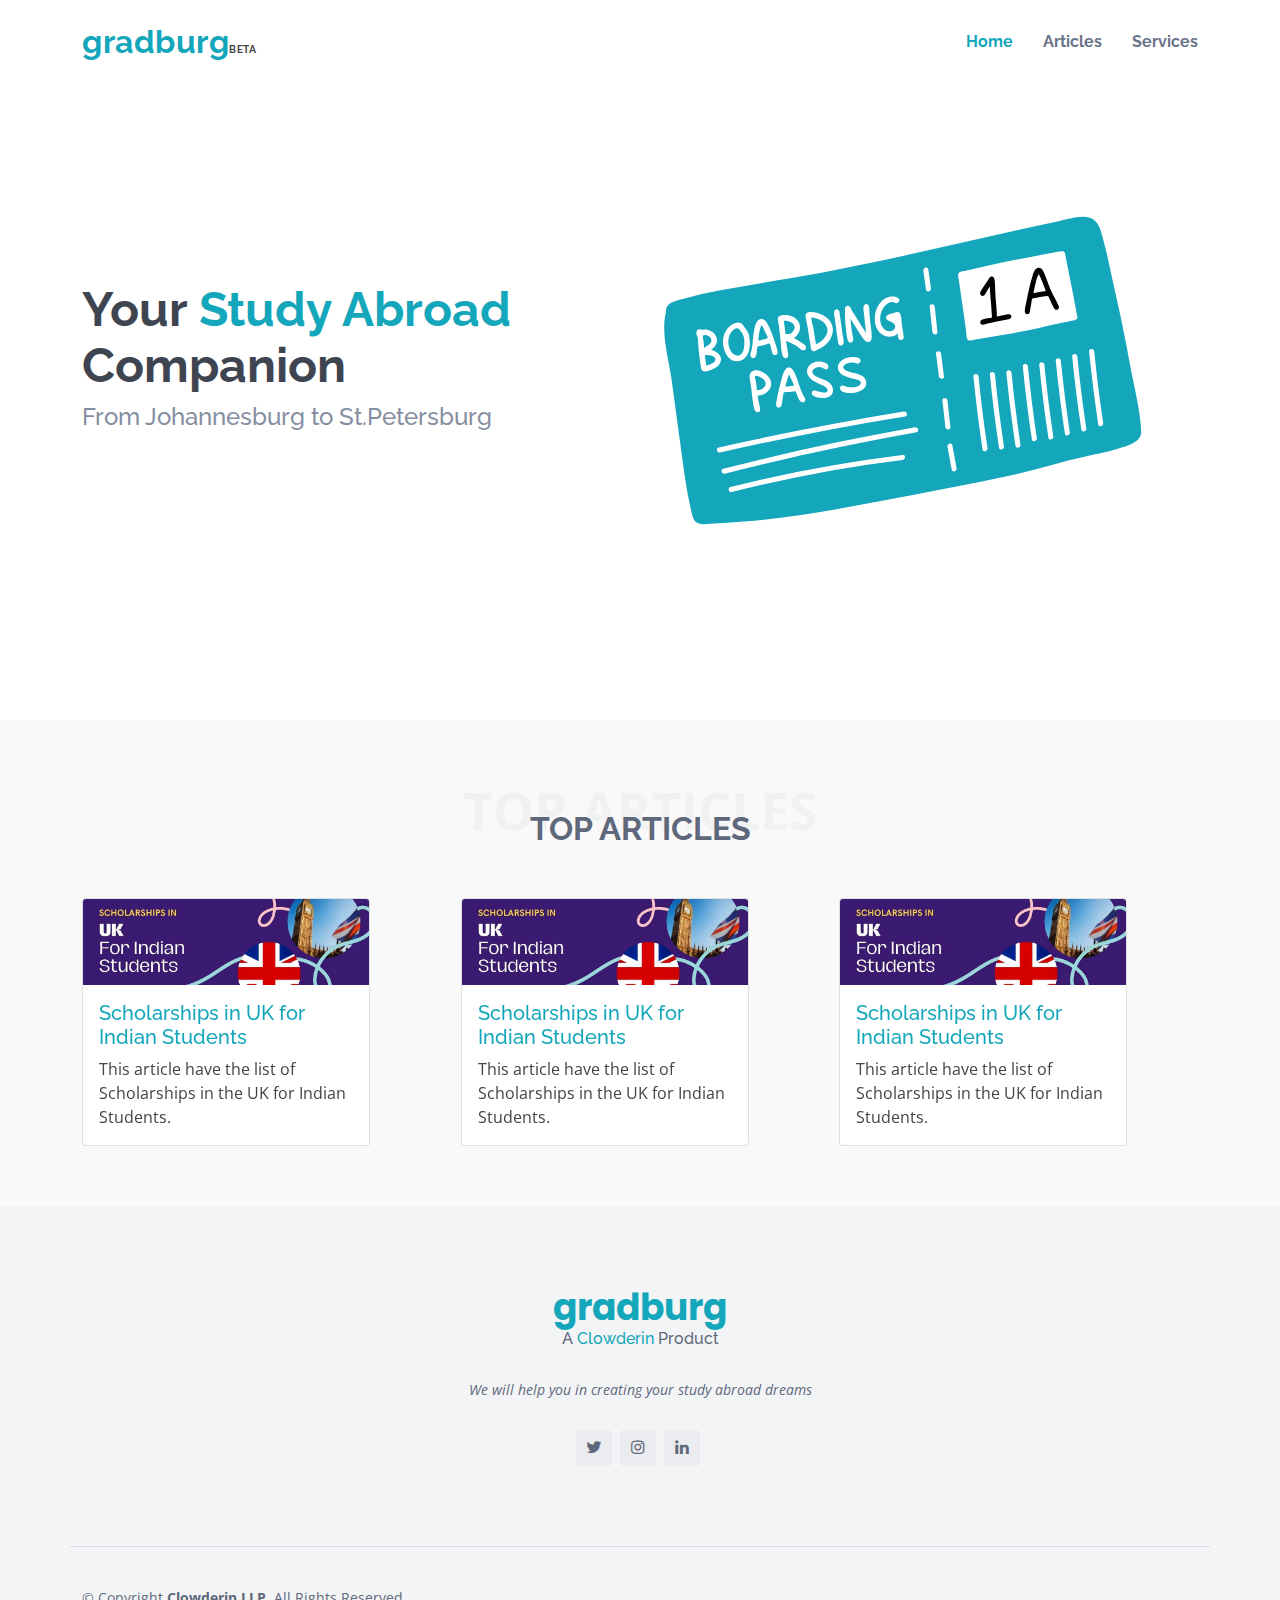
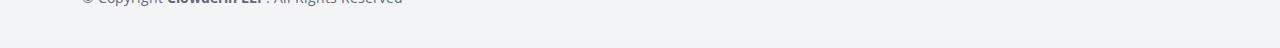
==== index.html @ 996bff2a "Initial Commit" ====
<!DOCTYPE html>
<html lang="en">

<head>
  <meta charset="utf-8">
  <meta content="width=device-width, initial-scale=1.0" name="viewport">

  <title>Gradburg - Your Study Abroad Companion</title>
  <meta content="We will help you in creating your study abroad dreams" name="description">
  <meta content="" name="keywords">

  <!-- Favicons -->
  <link href="assets/img/favicon.svg" rel="icon">
  <link href="assets/img/apple-touch-icon.svg" rel="apple-touch-icon">

  <!-- Google Fonts -->
  <link href="https://fonts.googleapis.com/css?family=Open+Sans:300,300i,400,400i,600,600i,700,700i|Raleway:300,300i,400,400i,500,500i,600,600i,700,700i|Poppins:300,300i,400,400i,500,500i,600,600i,700,700i" rel="stylesheet">

  <!-- Vendor CSS Files -->
  <link href="assets/vendor/bootstrap/css/bootstrap.min.css" rel="stylesheet">
  <link href="assets/vendor/bootstrap-icons/bootstrap-icons.css" rel="stylesheet">
  <link href="assets/vendor/boxicons/css/boxicons.min.css" rel="stylesheet">
  <link href="assets/vendor/glightbox/css/glightbox.min.css" rel="stylesheet">
  <link href="assets/vendor/swiper/swiper-bundle.min.css" rel="stylesheet">

  <!-- Template Main CSS File -->
  <link href="assets/css/style.css" rel="stylesheet">

  <!-- =======================================================
  * Template Name: eNno - v4.7.0
  * Template URL: https://bootstrapmade.com/enno-free-simple-bootstrap-template/
  * Author: BootstrapMade.com
  * License: https://bootstrapmade.com/license/
  ======================================================== -->
</head>

<body>

  <!-- ======= Header ======= -->
  <header id="header" class="fixed-top">
    <div class="container d-flex align-items-center justify-content-between">

      <h1 class="logo"><a href="index.html">gradburg</a><span style="font-size: 10px;">BETA</span></h1>
      <!-- Uncomment below if you prefer to use an image logo -->
      <!-- <a href="index.html" class="logo"><img src="assets/img/logo.png" alt="" class="img-fluid"></a>-->

      <nav id="navbar" class="navbar">
        <ul>
          <li><a class="nav-link scrollto active" href="#hero">Home</a></li>
          <li><a class="nav-link scrollto" href="articles.html">Articles</a></li>
          <li><a class="nav-link scrollto" href="services.html">Services</a></li>
        </ul>
        <i class="bi bi-list mobile-nav-toggle"></i>
      </nav><!-- .navbar -->

    </div>
  </header><!-- End Header -->

  <!-- ======= Hero Section ======= -->
  <section id="hero" class="d-flex align-items-center">

    <div class="container">
      <div class="row">
        <div class="col-lg-6 pt-5 pt-lg-0 order-2 order-lg-1 d-flex flex-column justify-content-center">
          <h1>Your <span style="color: #14a6ba;">Study Abroad</span> Companion</h1>
          <h2>From Johannesburg to St.Petersburg</h2>
          
      
        </div>
        <div class="col-lg-6 order-1 order-lg-2 hero-img">
          <img src="assets/img/hero-svg.svg" class="img-fluid animated" alt="">
        </div>
      </div>
    </div>

  </section><!-- End Hero -->

  <main id="main">
    <!-- ======= Top Articles Section ======= -->
    <section id="Top Articles" class="testimonials section-bg">
      <div class="container">

        <div class="section-title">
          <span>Top Articles</span>
          <h2>Top Articles</h2>
        </div>

        <div class="testimonials-slider swiper" data-aos="fade-up" data-aos-delay="100">
          <div class="swiper-wrapper">

            <div class="swiper-slide">
              <div class="col-md-4">
                <div class="card" style="width: 18rem;">
                  <img class="card-img-top" src="assets/img/articles/Scholorships-in-uk-for-indians.jpg" alt="Card image cap">
                  <div class="card-body">
                    <h5 class="card-title"><a href="articles/scholorships-in-uk-for-indians.html">Scholarships in UK for Indian Students</a></h5>
                    <p class="card-text">This article have the list of Scholarships in the UK for Indian Students.</p>
                  </div>
                </div>
              </div>
            </div><!-- End testimonial item -->

            
    </section><!-- End Articles Section -->

  </main><!-- End #main -->

  <!-- ======= Footer ======= -->
  <footer id="footer">

    <div class="footer-top">

      <div class="container">

        <div class="row  justify-content-center">
          <div class="col-lg-6">
            <h3 style="color: #14a6ba;">gradburg</h3>
            <h6>A <a href="https://clowderin.com">Clowderin</a> Product</h6>
            <p>We will help you in creating your study abroad dreams</p>
          </div>
        </div>

        <div class="social-links">
          <a href="https://twitter.com/sangeethsajan" class="twitter"><i class="bx bxl-twitter"></i></a>
          <a href="https://instagram.com/sangeeth_sajan" class="instagram"><i class="bx bxl-instagram"></i></a>
          <a href="https://linkedin.com/in/sangeethsajan" class="linkedin"><i class="bx bxl-linkedin"></i></a>
        </div>

      </div>
    </div>

    <div class="container footer-bottom clearfix">
      <div class="copyright">
        &copy; Copyright <strong><span>Clowderin LLP</span></strong>. All Rights Reserved
      </div>
      
    </div>
  </footer><!-- End Footer -->

  <a href="#" class="back-to-top d-flex align-items-center justify-content-center"><i class="bi bi-arrow-up-short"></i></a>

  <!-- Vendor JS Files -->
  <script src="assets/vendor/purecounter/purecounter.js"></script>
  <script src="assets/vendor/bootstrap/js/bootstrap.bundle.min.js"></script>
  <script src="assets/vendor/glightbox/js/glightbox.min.js"></script>
  <script src="assets/vendor/isotope-layout/isotope.pkgd.min.js"></script>
  <script src="assets/vendor/swiper/swiper-bundle.min.js"></script>
  <script src="assets/vendor/php-email-form/validate.js"></script>

  <!-- Template Main JS File -->
  <script src="assets/js/main.js"></script>

</body>

</html>
---- assets/css/style.css ----
/**
* Template Name: eNno - v4.7.0
* Template URL: https://bootstrapmade.com/enno-free-simple-bootstrap-template/
* Author: BootstrapMade.com
* License: https://bootstrapmade.com/license/
*/

/*--------------------------------------------------------------
# General
--------------------------------------------------------------*/
body {
  font-family: "Open Sans", sans-serif;
  color: #444444;
}

a {
  color: #14a6ba;
  text-decoration: none;
}

a:hover {
  color: #206bfb;
  text-decoration: none;
}

h1, h2, h3, h4, h5, h6 {
  font-family: "Raleway", sans-serif;
}

/*--------------------------------------------------------------
# Back to top button
--------------------------------------------------------------*/
.back-to-top {
  position: fixed;
  visibility: hidden;
  opacity: 0;
  right: 15px;
  bottom: 15px;
  z-index: 996;
  background: #14a6ba;
  width: 40px;
  height: 40px;
  border-radius: 4px;
  transition: all 0.4s;
}
.back-to-top i {
  font-size: 24px;
  color: #fff;
  line-height: 0;
}
.back-to-top:hover {
  background: #14a6ba;
  color: #fff;
}
.back-to-top.active {
  visibility: visible;
  opacity: 1;
}

/*--------------------------------------------------------------
# Header
--------------------------------------------------------------*/
#header {
  background: #fff;
  transition: all 0.5s;
  z-index: 997;
  padding: 20px 0;
}
#header.header-scrolled {
  box-shadow: 0px 2px 15px rgba(0, 0, 0, 0.1);
  padding: 12px 0;
}
#header .logo {
  font-size: 32px;
  margin: 0;
  padding: 0;
  line-height: 1;
  font-weight: 700;
  letter-spacing: 0.5px;
  
}
#header .logo a {
  color: #14a6ba;
}
#header .logo img {
  max-height: 40px;
}
@media (max-width: 991px) {
  #header {
    padding: 12px 0;
  }
}

/*--------------------------------------------------------------
# Navigation Menu
--------------------------------------------------------------*/
/**
* Desktop Navigation 
*/
.navbar {
  padding: 0;
}
.navbar ul {
  margin: 0;
  padding: 0;
  display: flex;
  list-style: none;
  align-items: center;
}
.navbar li {
  position: relative;
}
.navbar a, .navbar a:focus {
  display: flex;
  align-items: center;
  justify-content: space-between;
  padding: 10px 0 10px 30px;
  font-family: "Raleway", sans-serif;
  font-size: 16px;
  font-weight: 700;
  color: #6a7489;
  white-space: nowrap;
  transition: 0.3s;
}
.navbar a i, .navbar a:focus i {
  font-size: 12px;
  line-height: 0;
  margin-left: 5px;
}
.navbar a:hover, .navbar .active, .navbar .active:focus, .navbar li:hover > a {
  color: #14a6ba;
}
.navbar .getstarted, .navbar .getstarted:focus {
  padding: 10px 25px;
  margin-left: 30px;
  border-radius: 4px;
  line-height: 1;
  color: #5f687b;
  font-size: 14px;
  font-weight: 500;
  border: 1px solid #cdd1d9;
}
.navbar .getstarted:hover, .navbar .getstarted:focus:hover {
  background: #206bfb;
  color: #fff;
  border-color: #206bfb;
}
.navbar .dropdown ul {
  display: block;
  position: absolute;
  left: 14px;
  top: calc(100% + 30px);
  margin: 0;
  padding: 10px 0;
  z-index: 99;
  opacity: 0;
  visibility: hidden;
  background: #fff;
  box-shadow: 0px 0px 30px rgba(127, 137, 161, 0.25);
  transition: 0.3s;
  border-radius: 4px;
}
.navbar .dropdown ul li {
  min-width: 200px;
}
.navbar .dropdown ul a {
  padding: 10px 20px;
  font-size: 15px;
  text-transform: none;
  font-weight: 600;
}
.navbar .dropdown ul a i {
  font-size: 12px;
}
.navbar .dropdown ul a:hover, .navbar .dropdown ul .active:hover, .navbar .dropdown ul li:hover > a {
  color: #16df7e;
}
.navbar .dropdown:hover > ul {
  opacity: 1;
  top: 100%;
  visibility: visible;
}
.navbar .dropdown .dropdown ul {
  top: 0;
  left: calc(100% - 30px);
  visibility: hidden;
}
.navbar .dropdown .dropdown:hover > ul {
  opacity: 1;
  top: 0;
  left: 100%;
  visibility: visible;
}
@media (max-width: 1366px) {
  .navbar .dropdown .dropdown ul {
    left: -90%;
  }
  .navbar .dropdown .dropdown:hover > ul {
    left: -100%;
  }
}

/**
* Mobile Navigation 
*/
.mobile-nav-toggle {
  color: #5f687b;
  font-size: 28px;
  cursor: pointer;
  display: none;
  line-height: 0;
  transition: 0.5s;
}
.mobile-nav-toggle.bi-x {
  color: #fff;
}

@media (max-width: 991px) {
  .mobile-nav-toggle {
    display: block;
  }

  .navbar ul {
    display: none;
  }
}
.navbar-mobile {
  position: fixed;
  overflow: hidden;
  top: 0;
  right: 0;
  left: 0;
  bottom: 0;
  background: rgba(73, 80, 94, 0.9);
  transition: 0.3s;
  z-index: 999;
}
.navbar-mobile .mobile-nav-toggle {
  position: absolute;
  top: 15px;
  right: 15px;
}
.navbar-mobile ul {
  display: block;
  position: absolute;
  top: 55px;
  right: 15px;
  bottom: 15px;
  left: 15px;
  padding: 10px 0;
  border-radius: 10px;
  background-color: #fff;
  overflow-y: auto;
  transition: 0.3s;
}
.navbar-mobile a, .navbar-mobile a:focus {
  padding: 10px 20px;
  font-size: 15px;
  color: #5f687b;
}
.navbar-mobile a:hover, .navbar-mobile .active, .navbar-mobile li:hover > a {
  color: #16df7e;
}
.navbar-mobile .getstarted, .navbar-mobile .getstarted:focus {
  margin: 15px;
  padding: 10px 15px;
}
.navbar-mobile .dropdown ul {
  position: static;
  display: none;
  margin: 10px 20px;
  padding: 10px 0;
  z-index: 99;
  opacity: 1;
  visibility: visible;
  background: #fff;
  box-shadow: 0px 0px 30px rgba(127, 137, 161, 0.25);
}
.navbar-mobile .dropdown ul li {
  min-width: 200px;
}
.navbar-mobile .dropdown ul a {
  padding: 10px 20px;
}
.navbar-mobile .dropdown ul a i {
  font-size: 12px;
}
.navbar-mobile .dropdown ul a:hover, .navbar-mobile .dropdown ul .active:hover, .navbar-mobile .dropdown ul li:hover > a {
  color: #16df7e;
}
.navbar-mobile .dropdown > .dropdown-active {
  display: block;
}

/*--------------------------------------------------------------
# Hero Section
--------------------------------------------------------------*/
#hero {
  width: 100%;
  height: 80vh;
  background: #fff;
  padding-top: 82px;
}
#hero h1 {
  margin: 0;
  font-size: 48px;
  font-weight: 700;
  line-height: 56px;
  color: #3e4450;
}
#hero h2 {
  color: #858ea1;
  margin: 10px 0 30px 0;
  font-size: 24px;
}
#hero .btn-get-started {
  font-family: "Raleway", sans-serif;
  font-weight: 500;
  font-size: 16px;
  letter-spacing: 1px;
  display: inline-block;
  padding: 8px 30px 10px 30px;
  border-radius: 4px;
  transition: 0.5s;
  color: #fff;
  background: #14a6ba;
  
}
#hero .btn-get-started:hover {
  background: #14a6ba;
  box-shadow: 0 8px 28px #14a6ba;
}
#hero .btn-watch-video {
  font-size: 16px;
  display: inline-block;
  transition: 0.5s;
  margin-left: 25px;
  color: #5f687b;
  display: inline-flex;
  align-items: center;
  justify-content: center;
}
#hero .btn-watch-video i {
  color: #949cac;
  font-size: 32px;
  line-height: 0;
  margin-right: 8px;
}
#hero .btn-watch-video:hover i {
  color: #16df7e;
}
#hero .animated {
  animation: up-down 2s ease-in-out infinite alternate-reverse both;
}
@media (max-width: 991px) {
  #hero {
    height: 100vh;
  }
  #hero .animated {
    -webkit-animation: none;
    animation: none;
  }
  #hero .hero-img {
    text-align: center;
  }
  #hero .hero-img img {
    width: 50%;
  }
}
@media (max-width: 768px) {
  #hero {
    height: auto;
  }
  #hero h1 {
    font-size: 28px;
    line-height: 36px;
  }
  #hero h2 {
    font-size: 18px;
    line-height: 24px;
    margin-bottom: 30px;
  }
  #hero .hero-img img {
    width: 70%;
  }
}
@media (max-width: 575px) {
  #hero .hero-img img {
    width: 80%;
  }
}

@-webkit-keyframes up-down {
  0% {
    transform: translateY(10px);
  }
  100% {
    transform: translateY(-10px);
  }
}

@keyframes up-down {
  0% {
    transform: translateY(10px);
  }
  100% {
    transform: translateY(-10px);
  }
}
/*--------------------------------------------------------------
# Sections General
--------------------------------------------------------------*/
section {
  padding: 60px 0;
  overflow: hidden;
}

.section-bg {
  background-color: #f9f9fa;
}

.section-title {
  text-align: center;
  padding: 30px 0;
  position: relative;
}
.section-title h2 {
  font-size: 32px;
  font-weight: 700;
  text-transform: uppercase;
  margin-bottom: 20px;
  padding-bottom: 0;
  color: #5f687b;
  position: relative;
  z-index: 2;
}
.section-title span {
  position: absolute;
  top: 30px;
  color: #f0f1f3;
  left: 0;
  right: 0;
  z-index: 1;
  font-weight: 700;
  font-size: 52px;
  text-transform: uppercase;
  line-height: 0;
}
.section-title p {
  margin-bottom: 0;
  position: relative;
  z-index: 2;
}
@media (max-width: 575px) {
  .section-title h2 {
    font-size: 28px;
    margin-bottom: 15px;
  }
  .section-title span {
    font-size: 38px;
  }
}

/*--------------------------------------------------------------
# Featured Services
--------------------------------------------------------------*/
.featured-services {
  padding: 0;
}
.featured-services .icon-box {
  padding: 20px;
  color: #5f687b;
  background: #f9f9fa;
  border-radius: 4px;
  border: 1px solid #f9f9fa;
  transition: 0.3s;
  height: 100%;
}
.featured-services .icon {
  margin: 0 0 15px 0;
}
.featured-services .icon i {
  color: #14a6ba;
  font-size: 36px;
}
.featured-services .title {
  font-weight: 600;
  margin-bottom: 15px;
  font-size: 18px;
}
.featured-services .title a {
  color: #5f687b;
  transition: 0.3s;
}
.featured-services .icon-box:hover {
  border-color: #eaecef;
}
.featured-services .icon-box:hover .title a {
  color: #14a6ba;
}
.featured-services .description {
  line-height: 24px;
  font-size: 14px;
}

/*--------------------------------------------------------------
# About
--------------------------------------------------------------*/
.about .content h3 {
  font-weight: 700;
  font-size: 32px;
  color: #5f687b;
}
.about .content ul {
  list-style: none;
  padding: 0;
}
.about .content ul li {
  padding-bottom: 10px;
}
.about .content ul i {
  font-size: 20px;
  padding-right: 4px;
  color: #16df7e;
}
.about .content p:last-child {
  margin-bottom: 0;
}

/*--------------------------------------------------------------
# Counts
--------------------------------------------------------------*/
.counts {
  padding-top: 0;
}
.counts .counters span {
  font-size: 48px;
  display: block;
  color: #16df7e;
  font-weight: 700;
}
.counts .counters p {
  padding: 0;
  margin: 0 0 20px 0;
  font-family: "Raleway", sans-serif;
  font-size: 14px;
  font-weight: 600;
}

/*--------------------------------------------------------------
# Services
--------------------------------------------------------------*/
.services .icon-box {
  text-align: center;
  border: 1px solid #fff;
  padding: 80px 20px;
  transition: all ease-in-out 0.3s;
  background: #fff;
}
.services .icon-box .icon {
  margin: 0 auto;
  display: flex;
  align-items: center;
  justify-content: center;
  margin-bottom: 20px;
  transition: ease-in-out 0.3s;
}
.services .icon-box .icon i {
  color: #16df7e;
  font-size: 36px;
  transition: 0.3s;
}
.services .icon-box h4 {
  font-weight: 700;
  margin-bottom: 15px;
  font-size: 24px;
}
.services .icon-box h4 a {
  color: #5f687b;
  transition: ease-in-out 0.3s;
}
.services .icon-box p {
  line-height: 24px;
  font-size: 14px;
  margin-bottom: 0;
}
.services .icon-box:hover {
  border-color: #eaecef;
}
.services .icon-box:hover h4 a {
  color: #16df7e;
}

/*--------------------------------------------------------------
# Portfolio
--------------------------------------------------------------*/
.portfolio #portfolio-flters {
  padding: 0;
  margin: 0 auto 25px auto;
  list-style: none;
  text-align: center;
  border-radius: 50px;
}
.portfolio #portfolio-flters li {
  cursor: pointer;
  display: inline-block;
  padding: 10px 15px;
  font-size: 14px;
  font-weight: 600;
  line-height: 1;
  text-transform: uppercase;
  color: #444444;
  transition: all 0.3s ease-in-out;
}
.portfolio #portfolio-flters li:hover, .portfolio #portfolio-flters li.filter-active {
  color: #16df7e;
}
.portfolio #portfolio-flters li:last-child {
  margin-right: 0;
}
.portfolio .portfolio-item {
  margin-bottom: 30px;
}
.portfolio .portfolio-item .portfolio-info {
  opacity: 0;
  position: absolute;
  left: 30px;
  right: 30px;
  bottom: 0;
  z-index: 3;
  transition: all ease-in-out 0.3s;
  background: rgba(255, 255, 255, 0.9);
  padding: 15px;
}
.portfolio .portfolio-item .portfolio-info h4 {
  font-size: 18px;
  color: #fff;
  font-weight: 600;
  color: #5f687b;
}
.portfolio .portfolio-item .portfolio-info p {
  color: #949cac;
  font-size: 14px;
  margin-bottom: 0;
}
.portfolio .portfolio-item .portfolio-info .preview-link, .portfolio .portfolio-item .portfolio-info .details-link {
  position: absolute;
  right: 40px;
  font-size: 24px;
  top: calc(50% - 18px);
  color: #206bfb;
  transition: 0.3s;
}
.portfolio .portfolio-item .portfolio-info .preview-link:hover, .portfolio .portfolio-item .portfolio-info .details-link:hover {
  color: #16df7e;
}
.portfolio .portfolio-item .portfolio-info .details-link {
  right: 10px;
}
.portfolio .portfolio-item:hover .portfolio-info {
  opacity: 1;
  bottom: 20px;
}

/*--------------------------------------------------------------
# Portfolio Details
--------------------------------------------------------------*/
.portfolio-details {
  padding-top: 40px;
}
.portfolio-details .portfolio-details-slider img {
  width: 100%;
}
.portfolio-details .portfolio-details-slider .swiper-pagination {
  margin-top: 20px;
  position: relative;
}
.portfolio-details .portfolio-details-slider .swiper-pagination .swiper-pagination-bullet {
  width: 12px;
  height: 12px;
  background-color: #fff;
  opacity: 1;
  border: 1px solid #16df7e;
}
.portfolio-details .portfolio-details-slider .swiper-pagination .swiper-pagination-bullet-active {
  background-color: #16df7e;
}
.portfolio-details .portfolio-info {
  padding: 30px;
  box-shadow: 0px 0 30px rgba(95, 104, 123, 0.08);
}
.portfolio-details .portfolio-info h3 {
  font-size: 22px;
  font-weight: 700;
  margin-bottom: 20px;
  padding-bottom: 20px;
  border-bottom: 1px solid #eee;
}
.portfolio-details .portfolio-info ul {
  list-style: none;
  padding: 0;
  font-size: 15px;
}
.portfolio-details .portfolio-info ul li + li {
  margin-top: 10px;
}
.portfolio-details .portfolio-description {
  padding-top: 30px;
}
.portfolio-details .portfolio-description h2 {
  font-size: 26px;
  font-weight: 700;
  margin-bottom: 20px;
}
.portfolio-details .portfolio-description p {
  padding: 0;
}

/*--------------------------------------------------------------
# Testimonials
--------------------------------------------------------------*/
.testimonials .testimonials-carousel, .testimonials .testimonials-slider {
  overflow: hidden;
}
.testimonials .testimonial-item {
  box-sizing: content-box;
  min-height: 320px;
}
.testimonials .testimonial-item .testimonial-img {
  width: 90px;
  border-radius: 50%;
  margin: -40px 0 0 40px;
  position: relative;
  z-index: 2;
  border: 6px solid #fff;
}
.testimonials .testimonial-item h3 {
  font-size: 18px;
  font-weight: bold;
  margin: 10px 0 5px 45px;
  color: #111;
}
.testimonials .testimonial-item h4 {
  font-size: 14px;
  color: #999;
  margin: 0 0 0 45px;
}
.testimonials .testimonial-item .quote-icon-left, .testimonials .testimonial-item .quote-icon-right {
  color: #e4e6ea;
  font-size: 26px;
}
.testimonials .testimonial-item .quote-icon-left {
  display: inline-block;
  left: -5px;
  position: relative;
}
.testimonials .testimonial-item .quote-icon-right {
  display: inline-block;
  right: -5px;
  position: relative;
  top: 10px;
}
.testimonials .testimonial-item p {
  font-style: italic;
  margin: 0 15px 0 15px;
  padding: 20px 20px 60px 20px;
  background: white;
  position: relative;
  border-radius: 6px;
  position: relative;
  z-index: 1;
}
.testimonials .swiper-pagination {
  margin-top: 20px;
  position: relative;
}
.testimonials .swiper-pagination .swiper-pagination-bullet {
  width: 12px;
  height: 12px;
  background-color: #fff;
  opacity: 1;
  border: 1px solid #14a6ba;
}
.testimonials .swiper-pagination .swiper-pagination-bullet-active {
  background-color: #14a6ba;
}

/*--------------------------------------------------------------
# Cta
--------------------------------------------------------------*/
.cta {
  background: #16df7e;
  background-size: cover;
  padding: 60px 0;
}
.cta h3 {
  color: #fff;
  font-size: 28px;
  font-weight: 700;
}
.cta p {
  color: #fff;
}
.cta .cta-btn {
  font-family: "Raleway", sans-serif;
  text-transform: uppercase;
  font-weight: 500;
  font-size: 16px;
  letter-spacing: 1px;
  display: inline-block;
  padding: 8px 28px;
  border-radius: 4px;
  transition: 0.5s;
  margin-top: 10px;
  border: 2px solid #fff;
  color: #fff;
}
.cta .cta-btn:hover {
  background: #206bfb;
  border-color: #206bfb;
}

/*--------------------------------------------------------------
# Team
--------------------------------------------------------------*/
.team .member {
  text-align: center;
  margin-bottom: 20px;
  padding: 30px 20px;
  background: #fff;
}
.team .member img {
  max-width: 100%;
  margin: 0 0 30px 0;
}
.team .member h4 {
  font-weight: 700;
  margin-bottom: 2px;
  font-size: 18px;
}
.team .member span {
  font-style: italic;
  display: block;
  font-size: 13px;
}
.team .member p {
  padding-top: 10px;
  font-size: 14px;
  font-style: italic;
  color: #aaaaaa;
}
.team .member .social {
  margin-top: 15px;
}
.team .member .social a {
  color: #919191;
  transition: 0.3s;
}
.team .member .social a:hover {
  color: #14a6ba;
}
.team .member .social i {
  font-size: 18px;
  margin: 0 2px;
}

/*--------------------------------------------------------------
# Contact
--------------------------------------------------------------*/
.contact .info {
  border-top: 3px solid #16df7e;
  border-bottom: 3px solid #16df7e;
  padding: 30px;
  width: 100%;
  background-color: #f9f9fa;
}
.contact .info i {
  font-size: 20px;
  color: #16df7e;
  float: left;
  width: 44px;
  height: 44px;
  background: #fff;
  display: flex;
  justify-content: center;
  align-items: center;
  border-radius: 50px;
  transition: all 0.3s ease-in-out;
}
.contact .info h4 {
  padding: 0 0 0 60px;
  font-size: 22px;
  font-weight: 600;
  margin-bottom: 5px;
  color: #5f687b;
}
.contact .info p {
  padding: 0 0 10px 60px;
  margin-bottom: 20px;
  font-size: 14px;
  color: #949cac;
}
.contact .info .social-links {
  padding-left: 60px;
}
.contact .info .social-links a {
  font-size: 18px;
  display: inline-block;
  background: #333;
  color: #fff;
  line-height: 1;
  padding: 8px 0;
  border-radius: 50%;
  text-align: center;
  width: 36px;
  height: 36px;
  transition: 0.3s;
  margin-right: 10px;
}
.contact .info .social-links a:hover {
  background: #14a6ba;
  color: #fff;
}
.contact .info .email:hover i, .contact .info .address:hover i, .contact .info .phone:hover i {
  background: #16df7e;
  color: #fff;
}
.contact .php-email-form {
  width: 100%;
  border-top: 3px solid #16df7e;
  border-bottom: 3px solid #16df7e;
  padding: 30px;
  background-color: #f9f9fa;
}
.contact .php-email-form .form-group {
  padding-bottom: 8px;
}
.contact .php-email-form .error-message {
  display: none;
  color: #fff;
  background: #ed3c0d;
  text-align: left;
  padding: 15px;
  font-weight: 600;
}
.contact .php-email-form .error-message br + br {
  margin-top: 25px;
}
.contact .php-email-form .sent-message {
  display: none;
  color: #fff;
  background: #18d26e;
  text-align: center;
  padding: 15px;
  font-weight: 600;
}
.contact .php-email-form .loading {
  display: none;
  background: #fff;
  text-align: center;
  padding: 15px;
}
.contact .php-email-form .loading:before {
  content: "";
  display: inline-block;
  border-radius: 50%;
  width: 24px;
  height: 24px;
  margin: 0 10px -6px 0;
  border: 3px solid #18d26e;
  border-top-color: #eee;
  -webkit-animation: animate-loading 1s linear infinite;
  animation: animate-loading 1s linear infinite;
}
.contact .php-email-form input, .contact .php-email-form textarea {
  border-radius: 0;
  box-shadow: none;
  font-size: 14px;
  border-radius: 4px;
}
.contact .php-email-form input:focus, .contact .php-email-form textarea:focus {
  border-color: #16df7e;
}
.contact .php-email-form input {
  height: 44px;
}
.contact .php-email-form textarea {
  padding: 10px 12px;
}
.contact .php-email-form button[type=submit] {
  background: #16df7e;
  border: 0;
  padding: 10px 24px;
  color: #fff;
  transition: 0.4s;
  border-radius: 4px;
}
.contact .php-email-form button[type=submit]:hover {
  background: #206bfb;
}
@-webkit-keyframes animate-loading {
  0% {
    transform: rotate(0deg);
  }
  100% {
    transform: rotate(360deg);
  }
}
@keyframes animate-loading {
  0% {
    transform: rotate(0deg);
  }
  100% {
    transform: rotate(360deg);
  }
}

/*--------------------------------------------------------------
# Breadcrumbs
--------------------------------------------------------------*/
.breadcrumbs {
  padding: 15px 0;
  background: #f9f9fa;
  min-height: 40px;
  margin-top: 82px;
}
.breadcrumbs h2 {
  font-size: 36px;
  font-weight: 300;
}
.breadcrumbs ol {
  display: flex;
  flex-wrap: wrap;
  list-style: none;
  padding: 0;
  margin: 0;
}
.breadcrumbs ol li + li {
  padding-left: 10px;
}
.breadcrumbs ol li + li::before {
  display: inline-block;
  padding-right: 10px;
  color: #778196;
  content: "/";
}
@media (max-width: 992px) {
  .breadcrumbs {
    margin-top: 58px;
  }
  .breadcrumbs .d-flex {
    display: block !important;
  }
  .breadcrumbs ol {
    display: block;
  }
  .breadcrumbs ol li {
    display: inline-block;
  }
}

/*--------------------------------------------------------------
# Footer
--------------------------------------------------------------*/
#footer {
  background-color: #f3f4f6;
  color: #5f687b;
  font-size: 14px;
  position: relative;
}
#footer .footer-top {
  position: relative;
  z-index: 2;
  text-align: center;
  padding: 80px 0;
}
#footer .footer-top h3 {
  font-size: 36px;
  font-weight: 700;
  color: #5f687b;
  position: relative;
  font-family: "Poppins", sans-serif;
  padding-bottom: 0;
  margin-bottom: 0;
}
#footer .footer-top p {
  font-size: 15;
  font-style: italic;
  margin: 30px 0 0 0;
  padding: 0;
}
#footer .footer-top .footer-newsletter {
  text-align: center;
  font-size: 15px;
  margin-top: 30px;
}
#footer .footer-top .footer-newsletter form {
  background: #fff;
  padding: 6px 10px;
  position: relative;
  border-radius: 4px;
  text-align: left;
  border: 1px solid #e4e6ea;
}
#footer .footer-top .footer-newsletter form input[type=email] {
  border: 0;
  padding: 4px 8px;
  width: calc(100% - 100px);
}
#footer .footer-top .footer-newsletter form input[type=submit] {
  position: absolute;
  top: -1px;
  right: -1px;
  bottom: -1px;
  border: 0;
  background: none;
  font-size: 16px;
  padding: 0 20px;
  background: #16df7e;
  color: #fff;
  transition: 0.3s;
  border-radius: 0 4px 4px 0;
  box-shadow: 0px 2px 15px rgba(0, 0, 0, 0.1);
}
#footer .footer-top .footer-newsletter form input[type=submit]:hover {
  background: #206bfb;
}
#footer .footer-top .social-links {
  margin-top: 30px;
}
#footer .footer-top .social-links a {
  font-size: 18px;
  display: inline-block;
  background: #eaecef;
  color: #5f687b;
  line-height: 1;
  padding: 8px 0;
  margin-right: 4px;
  border-radius: 4px;
  text-align: center;
  width: 36px;
  height: 36px;
  transition: 0.3s;
}
#footer .footer-top .social-links a:hover {
  background: #14a6ba;
  color: #fff;
  text-decoration: none;
}
#footer .footer-bottom {
  border-top: 1px solid #d9dce2;
  z-index: 2;
  position: relative;
  padding-top: 40px;
  padding-bottom: 40px;
}
#footer .copyright {
  float: left;
}
#footer .credits {
  float: right;
  font-size: 13px;
}
@media (max-width: 992px) {
  #footer .copyright, #footer .credits {
    float: none;
    -moz-text-align-last: center;
    text-align-last: center;
  }
}
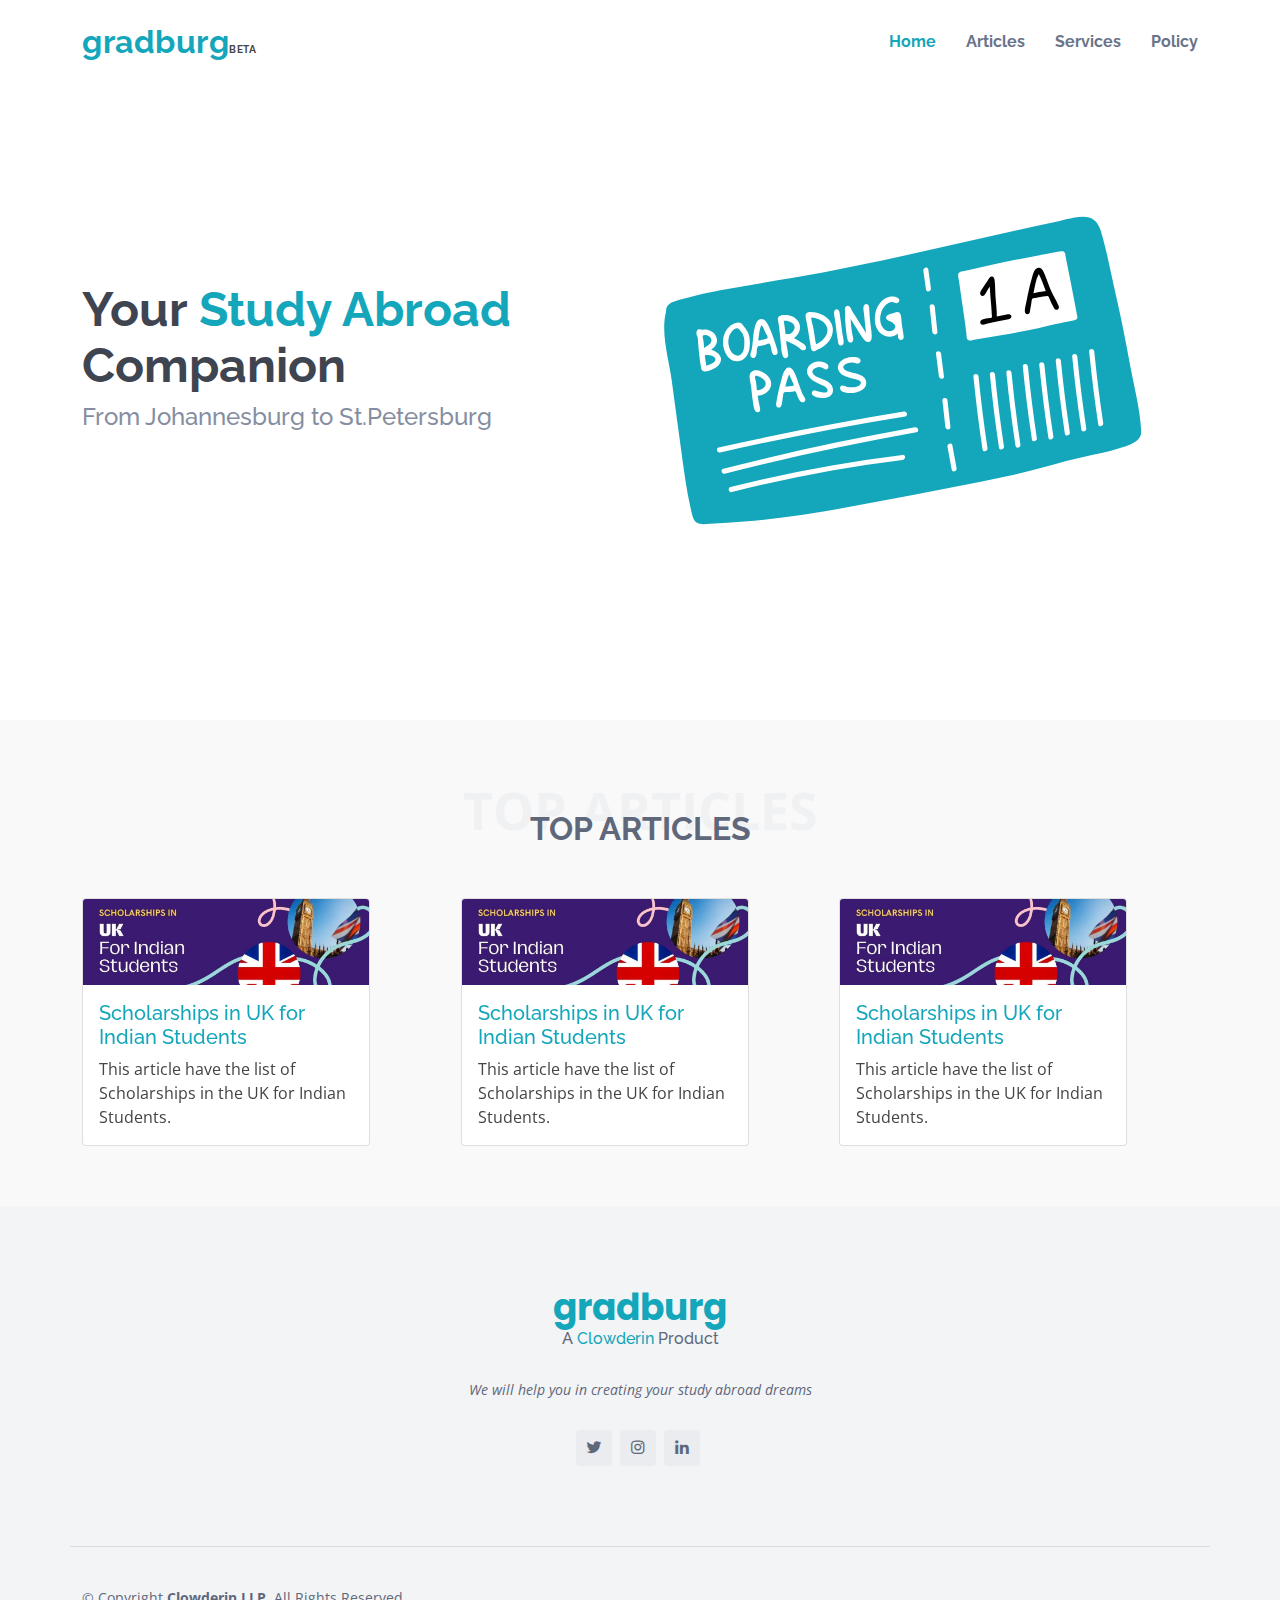
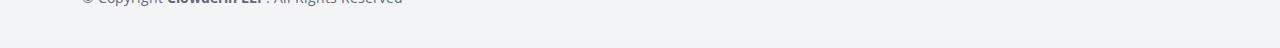
==== commit 4e0377d8: "Fifth Commit" ====
--- a/index.html
+++ b/index.html
@@ -2,13 +2,22 @@
 <html lang="en">
 
 <head>
+  <!-- Google tag (gtag.js) -->
+<script async src="https://www.googletagmanager.com/gtag/js?id=G-WQXDF7T2DB"></script>
+<script>
+  window.dataLayer = window.dataLayer || [];
+  function gtag(){dataLayer.push(arguments);}
+  gtag('js', new Date());
+
+  gtag('config', 'G-WQXDF7T2DB');
+</script>
   <meta charset="utf-8">
   <meta content="width=device-width, initial-scale=1.0" name="viewport">
 
   <title>Gradburg - Your Study Abroad Companion</title>
   <meta content="We will help you in creating your study abroad dreams" name="description">
   <meta content="" name="keywords">
-
+  
   <!-- Favicons -->
   <link href="assets/img/favicon.svg" rel="icon">
   <link href="assets/img/apple-touch-icon.svg" rel="apple-touch-icon">
@@ -25,7 +34,7 @@
 
   <!-- Template Main CSS File -->
   <link href="assets/css/style.css" rel="stylesheet">
-
+  
   <!-- =======================================================
   * Template Name: eNno - v4.7.0
   * Template URL: https://bootstrapmade.com/enno-free-simple-bootstrap-template/
@@ -49,6 +58,7 @@
           <li><a class="nav-link scrollto active" href="#hero">Home</a></li>
           <li><a class="nav-link scrollto" href="articles.html">Articles</a></li>
           <li><a class="nav-link scrollto" href="services.html">Services</a></li>
+          <li><a class="nav-link scrollto" href="policy.html">Policy</a></li>
         </ul>
         <i class="bi bi-list mobile-nav-toggle"></i>
       </nav><!-- .navbar -->
